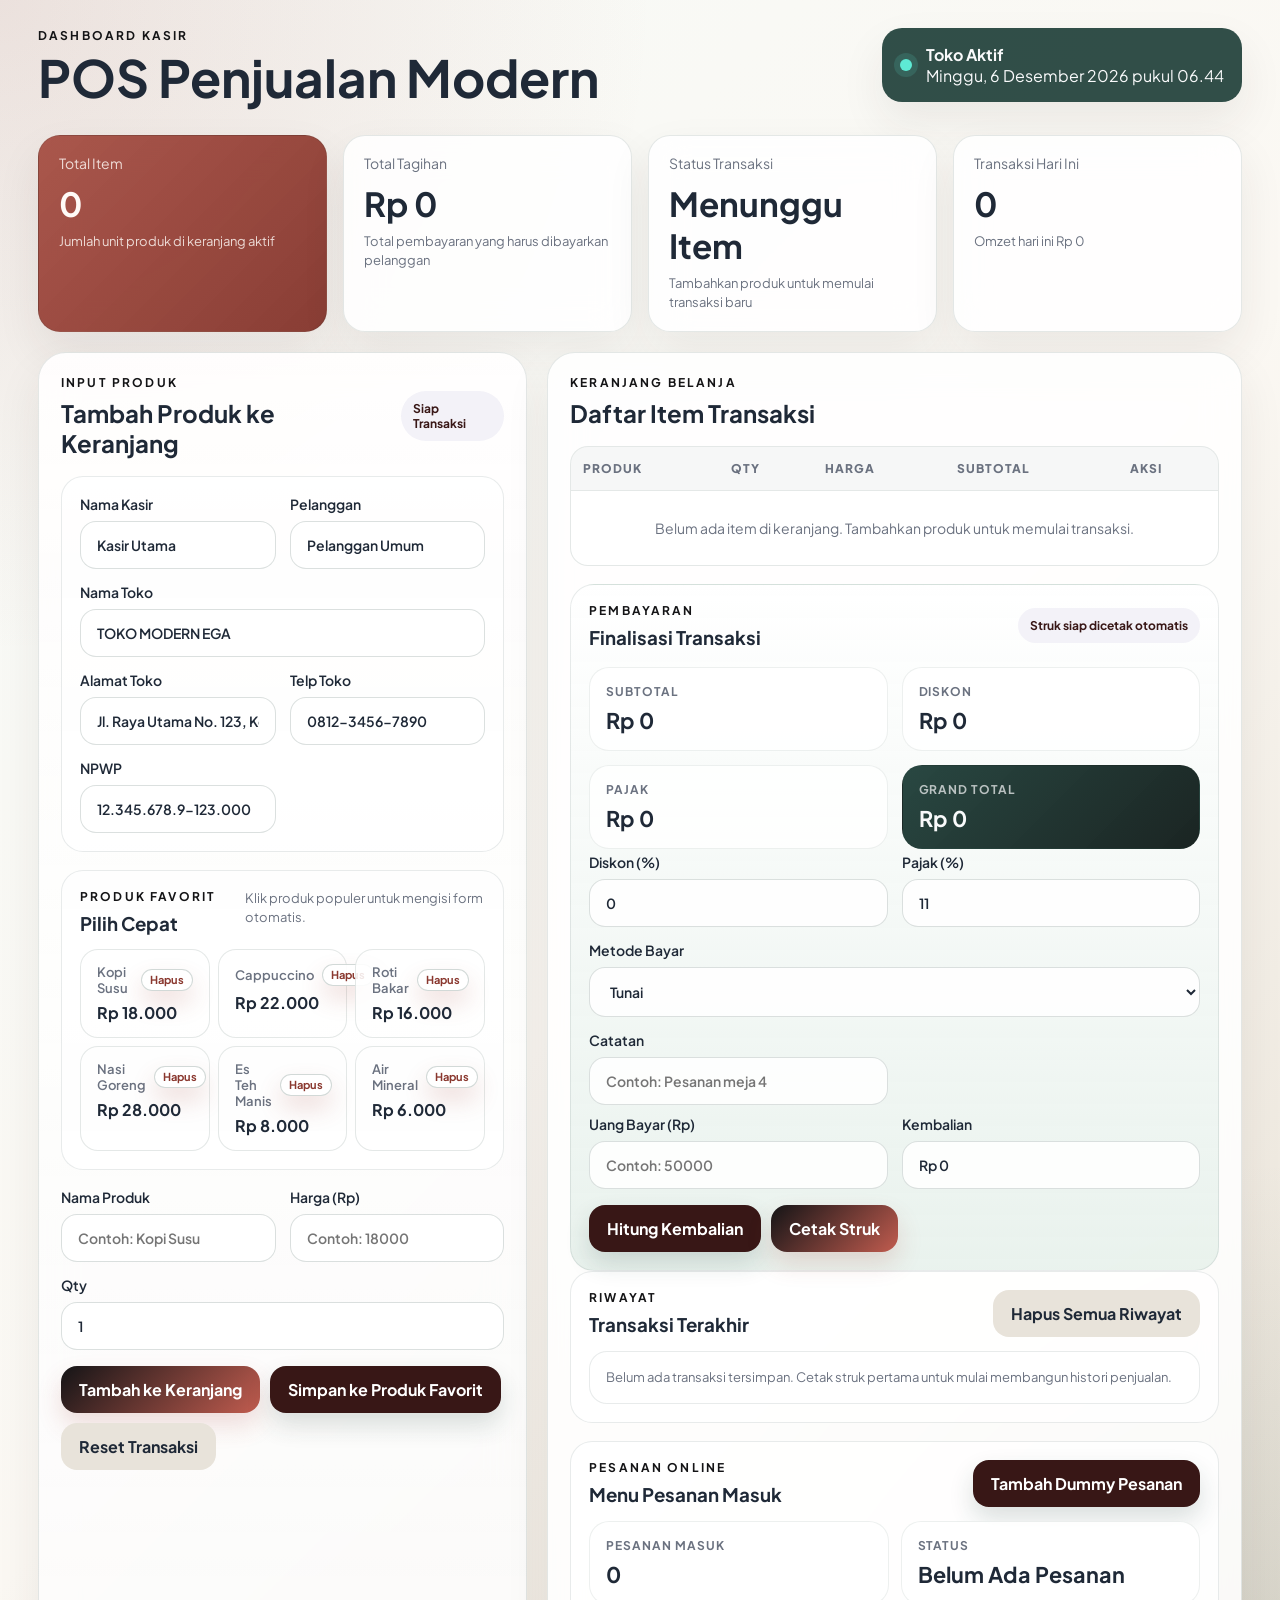
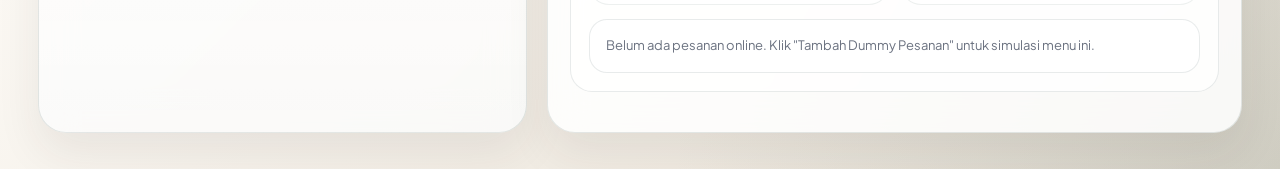
==== index.html @ 070ead8c "Add files via upload" ====
<!doctype html>
<html lang="id">
<head>
  <meta charset="UTF-8">
  <meta name="viewport" content="width=device-width, initial-scale=1.0">
  <title>POS Kasir</title>
  <link rel="preconnect" href="https://fonts.googleapis.com">
  <link rel="preconnect" href="https://fonts.gstatic.com" crossorigin>
  <link href="https://fonts.googleapis.com/css2?family=Plus+Jakarta+Sans:wght@400;500;600;700;800&display=swap" rel="stylesheet">
  <link rel="stylesheet" href="style.css">
</head>
<body>
  <div class="page-shell">
    <header class="topbar">
      <div>
        <p class="eyebrow">Dashboard Kasir</p>
        <h1>POS Penjualan Modern</h1>
      </div>
      <div class="topbar-card">
        <span class="status-dot"></span>
        <div>
          <strong>Toko Aktif</strong>
          <p id="tanggalHari">Memuat tanggal transaksi...</p>
        </div>
      </div>
    </header>

    <section class="metrics">
      <article class="metric-card accent">
        <span>Total Item</span>
        <strong id="totalItem">0</strong>
        <p>Jumlah unit produk di keranjang aktif</p>
      </article>
      <article class="metric-card">
        <span>Total Tagihan</span>
        <strong id="totalBayar">Rp 0</strong>
        <p>Total pembayaran yang harus dibayarkan pelanggan</p>
      </article>
      <article class="metric-card">
        <span>Status Transaksi</span>
        <strong id="statusTransaksi">Menunggu Item</strong>
        <p id="infoTransaksi">Tambahkan produk untuk memulai transaksi baru</p>
      </article>
      <article class="metric-card">
        <span>Transaksi Hari Ini</span>
        <strong id="totalTransaksiHariIni">0</strong>
        <p id="omzetHariIni">Omzet hari ini Rp 0</p>
      </article>
    </section>

    <main class="app">
      <section class="panel hero-panel">
        <div class="panel-heading">
          <div>
            <p class="eyebrow">Input Produk</p>
            <h2>Tambah Produk ke Keranjang</h2>
          </div>
          <span class="panel-badge">Siap Transaksi</span>
        </div>

        <section class="inline-panel">
          <div class="mini-grid">
            <label>
              Nama Kasir
              <input id="namaKasir" type="text" placeholder="Contoh: Ega">
            </label>
            <label>
              Pelanggan
              <input id="namaPelanggan" type="text" placeholder="Contoh: Pelanggan Umum">
            </label>
            <label>
              Nama Toko
              <input id="namaToko" type="text" placeholder="Contoh: Toko Modern Ega">
            </label>
            <label>
              Alamat Toko
              <input id="alamatToko" type="text" placeholder="Jl. Raya No.123">
            </label>
            <label>
              Telp Toko
              <input id="telpToko" type="text" placeholder="0812-3456-7890">
            </label>
            <label>
              NPWP
              <input id="npwpToko" type="text" placeholder="12.345.678.9-123.000">
            </label>
          </div>
        </section>

        <section class="quick-products">
          <div class="section-title">
            <div>
              <p class="eyebrow">Produk Favorit</p>
              <h3>Pilih Cepat</h3>
            </div>
            <p class="section-copy">Klik produk populer untuk mengisi form otomatis.</p>
          </div>
          <div class="quick-list" id="quickProducts"></div>
        </section>

        <div class="grid">
          <label>
            Nama Produk
            <input id="namaProduk" type="text" placeholder="Contoh: Kopi Susu">
          </label>
          <label>
            Harga (Rp)
            <input id="hargaProduk" type="number" min="0" placeholder="Contoh: 18000">
          </label>
          <label>
            Qty
            <input id="qtyProduk" type="number" min="1" value="1">
          </label>
        </div>

        <div class="actions">
          <button id="btnTambah" type="button">Tambah ke Keranjang</button>
          <button id="btnSimpanProduk" type="button" class="ghost">Simpan ke Produk Favorit</button>
          <button id="btnReset" type="button" class="secondary">Reset Transaksi</button>
        </div>
      </section>

      <section class="panel">
        <div class="panel-heading">
          <div>
            <p class="eyebrow">Keranjang Belanja</p>
            <h2>Daftar Item Transaksi</h2>
          </div>
        </div>

        <div class="table-wrap">
          <table>
            <thead>
              <tr>
                <th>Produk</th>
                <th>Qty</th>
                <th>Harga</th>
                <th>Subtotal</th>
                <th>Aksi</th>
              </tr>
            </thead>
            <tbody id="tbodyKeranjang"></tbody>
          </table>
        </div>

        <section class="checkout-card">
          <div class="checkout-header">
            <div>
              <p class="eyebrow">Pembayaran</p>
              <h3>Finalisasi Transaksi</h3>
            </div>
            <div class="receipt-note">Struk siap dicetak otomatis</div>
          </div>

          <div class="summary-grid">
            <article class="summary-card">
              <span>Subtotal</span>
              <strong id="subtotalView">Rp 0</strong>
            </article>
            <article class="summary-card">
              <span>Diskon</span>
              <strong id="diskonView">Rp 0</strong>
            </article>
            <article class="summary-card">
              <span>Pajak</span>
              <strong id="pajakView">Rp 0</strong>
            </article>
            <article class="summary-card total">
              <span>Grand Total</span>
              <strong id="grandTotalView">Rp 0</strong>
            </article>
          </div>

          <div class="grid pay options-grid">
            <label>
              Diskon (%)
              <input id="diskonPersen" type="number" min="0" max="100" value="0">
            </label>
            <label>
              Pajak (%)
              <input id="pajakPersen" type="number" min="0" max="100" value="11">
            </label>
            <label>
              Metode Bayar
              <select id="metodeBayar">
                <option value="Tunai">Tunai</option>
                <option value="QRIS">QRIS</option>
                <option value="Debit">Debit</option>
                <option value="Transfer">Transfer</option>
              </select>
            </label>
            <label>
              Catatan
              <input id="catatanTransaksi" type="text" placeholder="Contoh: Pesanan meja 4">
            </label>
          </div>

          <div id="cashPaymentFields" class="grid pay">
            <label id="uangBayarField">
              Uang Bayar (Rp)
              <input id="uangBayar" type="number" min="0" placeholder="Contoh: 50000">
            </label>
            <label id="kembalianField">
              Kembalian
              <input id="kembalian" type="text" readonly value="Rp 0">
            </label>
          </div>

          <div class="actions">
            <button id="btnHitung" type="button" class="ghost">Hitung Kembalian</button>
            <button id="btnCetak" type="button">Cetak Struk</button>
          </div>
        </section>

        <section class="history-card">
          <div class="section-title">
            <div>
              <p class="eyebrow">Riwayat</p>
              <h3>Transaksi Terakhir</h3>
            </div>
            <div class="history-tools">
              <button id="btnHapusSemuaRiwayat" type="button" class="secondary">Hapus Semua Riwayat</button>
            </div>
          </div>
          <div id="riwayatTransaksi" class="history-list"></div>
        </section>

        <section class="history-card online-orders-card">
          <div class="section-title">
            <div>
              <p class="eyebrow">Pesanan Online</p>
              <h3>Menu Pesanan Masuk</h3>
            </div>
            <div class="history-tools">
              <button id="btnDummyOnlineOrder" type="button" class="ghost">Tambah Dummy Pesanan</button>
            </div>
          </div>
          <div class="online-summary">
            <article class="summary-card">
              <span>Pesanan Masuk</span>
              <strong id="onlineOrderCount">0</strong>
            </article>
            <article class="summary-card">
              <span>Status</span>
              <strong id="onlineOrderStatus">Belum Ada Pesanan</strong>
            </article>
          </div>
          <div id="onlineOrdersList" class="history-list"></div>
        </section>
      </section>
    </main>
  </div>

  <div id="toast" class="toast" aria-live="polite"></div>

  <section id="struk" class="struk">
    <div class="struk-header">
      <img src="gambar/OIP.jpg" alt="Logo Toko" class="struk-logo-img">
      <p id="strukStoreNama" class="struk-title"></p>
      <p id="strukStoreAlamat"></p>
      <p id="strukStoreTelp"></p>
      <p id="strukStoreNpwp"></p>
    </div>
    <hr>
    <p id="nomorTransaksi" class="struk-label"></p>
    <p id="tanggalTransaksi" class="struk-label"></p>
    <p id="strukKasir" class="struk-label"></p>
    <p id="strukPelanggan" class="struk-label"></p>
    <p id="strukMetodeBayar" class="struk-label"></p>
    <p id="strukCatatan" class="struk-label"></p>
    <hr>

    <div class="items-section" id="detailStrukRows"></div>

    <hr>
    <div class="struk-summary">
      <p><strong>Total Item:</strong> <span id="strukTotalItem" class="num">0</span></p>
      <p><strong>Subtotal:</strong> <span id="strukSubtotal" class="num">Rp 0</span></p>
      <p><strong>Diskon (</strong><span id="diskonPersenStruk"></span><strong>):</strong> <span id="strukDiskon" class="num">Rp 0</span></p>
      <p><strong id="strukPajakLabel">Pajak/PPN (11%)</strong>: <span id="strukPajak" class="num">Rp 0</span></p>
      <hr class="thick">
      <p class="grand"><strong>GRAND TOTAL:</strong> <span id="strukTotal" class="num">Rp 0</span></p>
      <p id="strukBayarRow"><strong>Bayar:</strong> <span id="strukBayar" class="num">Rp 0</span></p>
      <p id="strukKembaliRow" class="change"><strong>Uang Kembali:</strong> <span id="strukKembali" class="num">Rp 0</span></p>
      <p>_______________________</p>
    </div>
    <hr>

    <div class="struk-footer">
      <hr>
      <p>Barang yang sudah dibeli tidak dapat ditukar atau dikembalikan</p>
      <p>Terima kasih telah berbelanja di <strong id="strukStoreNamaFooter"></strong></p>
      <p>Telp: <span id="strukStoreTelpFooter"></span> | Follow IG @tokomodernega</p>
      <p>_______________________</p>
    </div>
    <div class="spacer-panjang"></div>
  </section>

  <script defer src="script.js"></script>
</body>
</html>
---- style.css ----
:root {
  --bg: #f7faf7;
  --bg-strong: #e7e0d4;
  --card: rgba(255, 255, 255, 0.86);
  --card-solid: #ffffff;
  --text: #1f2937;
  --muted: #6b7280;
  --primary: rgb(20, 20, 22);
  --primary-strong: #fc0808;
  --secondary: #381716;
  --secondary-soft: #f3f2f8;
  --border: rgba(32, 64, 58, 0.12);
  --shadow: 0 20px 45px rgba(47, 41, 34, 0.08);
}

* {
  box-sizing: border-box;
}

body {
  margin: 0;
  min-height: 100vh;
  font-family: "Plus Jakarta Sans", "Segoe UI", sans-serif;
  background:
    radial-gradient(circle at top left, rgba(164, 74, 63, 0.14), transparent 30%),
    radial-gradient(circle at bottom right, rgba(32, 64, 58, 0.12), transparent 28%),
    linear-gradient(135deg, var(--bg), #fbf8f3 52%, var(--bg-strong));
  color: var(--text);
}

h1,
h2,
h3,
p {
  margin: 0;
}

.page-shell {
  max-width: 1240px;
  margin: 0 auto;
  padding: 28px 18px 36px;
}

.topbar {
  display: flex;
  align-items: flex-start;
  justify-content: space-between;
  gap: 16px;
  margin-bottom: 20px;
}

.topbar h1 {
  margin-bottom: 10px;
  font-size: clamp(2rem, 4vw, 3.2rem);
  line-height: 1.05;
  max-width: 620px;
}

.topbar-card {
  display: flex;
  align-items: center;
  gap: 14px;
  min-width: 240px;
  padding: 16px 18px;
  border-radius: 20px;
  background: rgba(32, 64, 58, 0.92);
  color: #f9fafb;
  box-shadow: var(--shadow);
}

.status-dot {
  width: 12px;
  height: 12px;
  border-radius: 50%;
  background: #5eead4;
  box-shadow: 0 0 0 6px rgba(94, 234, 212, 0.14);
}

.eyebrow {
  margin-bottom: 8px;
  color: var(--primary);
  font-size: 12px;
  font-weight: 700;
  letter-spacing: 0.18em;
  text-transform: uppercase;
}

.muted {
  max-width: 640px;
  color: var(--muted);
  line-height: 1.6;
}

.metrics {
  display: grid;
  grid-template-columns: repeat(4, minmax(0, 1fr));
  gap: 16px;
  margin-bottom: 20px;
}

.metric-card {
  padding: 18px 20px;
  border: 1px solid var(--border);
  border-radius: 22px;
  background: var(--card);
  backdrop-filter: blur(18px);
  box-shadow: var(--shadow);
}

.metric-card.accent {
  background: linear-gradient(135deg, rgba(164, 74, 63, 0.92), rgba(134, 57, 48, 0.98));
  color: #fffaf7;
}

.metric-card.accent span,
.metric-card.accent p {
  color: rgba(255, 250, 247, 0.82);
}

.metric-card span {
  display: block;
  margin-bottom: 10px;
  color: var(--muted);
  font-size: 14px;
}

.metric-card strong {
  display: block;
  margin-bottom: 8px;
  font-size: clamp(1.5rem, 2.6vw, 2.2rem);
}

.metric-card p {
  color: var(--muted);
  font-size: 13px;
  line-height: 1.5;
}

.app {
  display: grid;
  grid-template-columns: 0.95fr 1.35fr;
  gap: 20px;
}

.panel {
  padding: 22px;
  border: 1px solid var(--border);
  border-radius: 28px;
  background: var(--card);
  backdrop-filter: blur(18px);
  box-shadow: var(--shadow);
}

.hero-panel {
  background:
    linear-gradient(180deg, rgba(255, 255, 255, 0.94), rgba(255, 255, 255, 0.82)),
    linear-gradient(135deg, rgba(164, 74, 63, 0.08), rgba(32, 64, 58, 0.08));
}

.panel-heading,
.checkout-header {
  display: flex;
  align-items: flex-start;
  justify-content: space-between;
  gap: 12px;
  margin-bottom: 18px;
}

.panel-badge,
.receipt-note {
  align-self: center;
  padding: 10px 12px;
  border-radius: 999px;
  background: var(--secondary-soft);
  color: var(--secondary);
  font-size: 12px;
  font-weight: 700;
}

.grid {
  display: grid;
  grid-template-columns: 1fr 1fr;
  gap: 14px;
}

.mini-grid,
.options-grid,
.summary-grid {
  display: grid;
  gap: 14px;
}

.mini-grid,
.summary-grid {
  grid-template-columns: repeat(2, minmax(0, 1fr));
}

.options-grid {
  grid-template-columns: repeat(2, minmax(0, 1fr));
  margin-bottom: 10px;
}

label {
  display: flex;
  flex-direction: column;
  gap: 8px;
  font-size: 14px;
  font-weight: 600;
}

label:nth-child(3) {
  grid-column: span 2;
}

input {
  padding: 14px 16px;
  border: 1px solid rgba(32, 64, 58, 0.16);
  border-radius: 16px;
  background: rgba(255, 255, 255, 0.9);
  color: var(--text);
  font: inherit;
  transition: border-color 0.2s ease, box-shadow 0.2s ease, transform 0.2s ease;
}

select {
  padding: 14px 16px;
  border: 1px solid rgba(32, 64, 58, 0.16);
  border-radius: 16px;
  background: rgba(255, 255, 255, 0.9);
  color: var(--text);
  font: inherit;
}

input:focus {
  outline: none;
  border-color: rgba(164, 74, 63, 0.52);
  box-shadow: 0 0 0 4px rgba(164, 74, 63, 0.12);
  transform: translateY(-1px);
}

select:focus {
  outline: none;
  border-color: rgba(164, 74, 63, 0.52);
  box-shadow: 0 0 0 4px rgba(164, 74, 63, 0.12);
}

.actions {
  display: flex;
  flex-wrap: wrap;
  gap: 10px;
  margin-top: 16px;
}

button {
  padding: 13px 18px;
  border: none;
  border-radius: 16px;
  background: linear-gradient(135deg, var(--primary), #c15c4f);
  color: #fff;
  font: inherit;
  font-weight: 700;
  cursor: pointer;
  box-shadow: 0 12px 24px rgba(164, 74, 63, 0.18);
  transition: transform 0.2s ease, box-shadow 0.2s ease, background 0.2s ease;
}

button:hover {
  background: linear-gradient(135deg, var(--primary-strong), var(--primary));
  transform: translateY(-1px);
}

button.secondary {
  background: #e8e3da;
  color: var(--text);
  box-shadow: none;
}

button.secondary:hover {
  background: #ddd6cb;
}

button.ghost {
  background: var(--secondary);
  box-shadow: 0 12px 24px rgba(32, 64, 58, 0.16);
}

.inline-panel,
.quick-products,
.history-card {
  margin-bottom: 18px;
  padding: 18px;
  border: 1px solid rgba(32, 64, 58, 0.1);
  border-radius: 22px;
  background: rgba(255, 255, 255, 0.74);
}

.section-title {
  display: flex;
  align-items: flex-start;
  justify-content: space-between;
  gap: 12px;
  margin-bottom: 14px;
}

.section-copy {
  max-width: 240px;
  color: var(--muted);
  font-size: 13px;
  line-height: 1.5;
}

.quick-list {
  display: grid;
  grid-template-columns: repeat(2, minmax(0, 1fr));
  gap: 10px;
}

.quick-item {
  display: flex;
  flex-direction: column;
  align-items: flex-start;
  gap: 6px;
  padding: 14px 16px;
  border: 1px solid rgba(32, 64, 58, 0.12);
  border-radius: 18px;
  background: rgba(255, 255, 255, 0.88);
  color: var(--text);
  box-shadow: none;
  cursor: pointer;
  transition: background 0.2s ease, transform 0.2s ease, box-shadow 0.2s ease;
}

.quick-item:focus-visible {
  outline: none;
  box-shadow: 0 0 0 4px rgba(164, 74, 63, 0.12);
  transform: translateY(-1px);
}

.quick-meta {
  width: 100%;
  display: flex;
  align-items: center;
  justify-content: space-between;
  gap: 8px;
}

.quick-item span {
  color: var(--muted);
  font-size: 13px;
  font-weight: 600;
}

.quick-remove {
  min-width: auto;
  padding: 4px 8px;
  border-radius: 999px;
  border: 1px solid rgba(32, 64, 58, 0.2);
  background: rgba(255, 255, 255, 0.9);
  color: #8a382f;
  font-size: 11px;
  font-weight: 700;
  line-height: 1.1;
  cursor: pointer;
}

.quick-remove:hover {
  background: rgba(164, 74, 63, 0.12);
}

.quick-item strong {
  font-size: 1rem;
}

.quick-item:hover {
  background: linear-gradient(135deg, rgba(164, 74, 63, 0.08), rgba(32, 64, 58, 0.08));
}

.table-wrap {
  overflow-x: auto;
  border: 1px solid var(--border);
  border-radius: 18px;
  background: rgba(255, 255, 255, 0.82);
}

table {
  width: 100%;
  border-collapse: collapse;
}

th,
td {
  padding: 14px 12px;
  border-bottom: 1px solid var(--border);
  text-align: left;
  font-size: 14px;
}

thead th {
  background: rgba(32, 64, 58, 0.04);
  color: var(--muted);
  font-size: 12px;
  font-weight: 800;
  letter-spacing: 0.08em;
  text-transform: uppercase;
}

tbody tr:last-child td {
  border-bottom: none;
}

.empty-state td {
  padding: 28px 16px;
  color: var(--muted);
  text-align: center;
}

.table-subtitle {
  margin-top: 6px;
  color: var(--muted);
  font-size: 12px;
}

.btn-row {
  min-width: 82px;
  padding: 10px 14px;
}

.checkout-card {
  margin-top: 18px;
  padding: 18px;
  border: 1px solid rgba(32, 64, 58, 0.1);
  border-radius: 24px;
  background: linear-gradient(180deg, rgba(255, 255, 255, 0.92), rgba(228, 239, 233, 0.8));
}

.pay {
  margin-top: 4px;
}

.pay label:nth-child(1),
.pay label:nth-child(2) {
  grid-column: span 1;
}

.summary-card {
  padding: 16px;
  border-radius: 20px;
  background: rgba(255, 255, 255, 0.9);
  border: 1px solid rgba(32, 64, 58, 0.08);
}

.summary-card span {
  display: block;
  margin-bottom: 8px;
  color: var(--muted);
  font-size: 12px;
  font-weight: 700;
  text-transform: uppercase;
  letter-spacing: 0.08em;
}

.summary-card strong {
  font-size: 1.35rem;
}

.summary-card.total {
  background: linear-gradient(135deg, rgba(32, 64, 58, 0.96), rgba(22, 32, 30, 0.98));
  color: #f9fafb;
}

.summary-card.total span {
  color: rgba(249, 250, 251, 0.7);
}

.history-list {
  display: grid;
  gap: 12px;
}

.online-orders-card {
  margin-top: 18px;
}

.online-summary {
  display: grid;
  grid-template-columns: repeat(2, minmax(0, 1fr));
  gap: 12px;
  margin-bottom: 14px;
}

.history-tools {
  display: flex;
  flex-direction: column;
  align-items: flex-end;
  gap: 10px;
}

.history-tools .section-copy {
  max-width: 280px;
  text-align: right;
}

.history-item,
.history-empty {
  padding: 16px;
  border: 1px solid rgba(32, 64, 58, 0.1);
  border-radius: 18px;
  background: rgba(255, 255, 255, 0.86);
}

.online-item {
  display: grid;
  grid-template-columns: minmax(0, 1fr) auto;
  gap: 14px;
}

.online-item-header {
  display: flex;
  align-items: center;
  justify-content: space-between;
  gap: 10px;
  margin-bottom: 8px;
}

.online-item-meta,
.online-item-lines {
  color: var(--muted);
  font-size: 13px;
  line-height: 1.6;
}

.online-item-actions {
  display: flex;
  flex-direction: column;
  gap: 10px;
  min-width: 150px;
}

.order-chip {
  display: inline-flex;
  align-items: center;
  padding: 6px 10px;
  border-radius: 999px;
  background: rgba(32, 64, 58, 0.08);
  color: var(--secondary);
  font-size: 11px;
  font-weight: 800;
  letter-spacing: 0.04em;
  text-transform: uppercase;
}

.history-item {
  display: flex;
  align-items: flex-start;
  justify-content: space-between;
  gap: 12px;
}

.history-item p,
.history-empty,
.history-meta p {
  color: var(--muted);
  font-size: 13px;
  line-height: 1.5;
}

.history-meta {
  text-align: right;
}

.toast {
  position: fixed;
  right: 20px;
  bottom: 20px;
  z-index: 20;
  min-width: 240px;
  max-width: 320px;
  padding: 14px 16px;
  border-radius: 16px;
  background: rgba(32, 64, 58, 0.96);
  color: #f9fafb;
  box-shadow: 0 16px 30px rgba(32, 64, 58, 0.22);
  opacity: 0;
  transform: translateY(12px);
  pointer-events: none;
  transition: opacity 0.24s ease, transform 0.24s ease;
}

.toast.show {
  opacity: 1;
  transform: translateY(0);
}

.struk {
  display: none;
  font-family: "Courier New", monospace;
  line-height: 1.2;
}

.struk-header {
  text-align: center;
  margin-bottom: 4px;
}

.struk-logo-img {
  width: 50mm;
  height: auto;
  display: block;
  margin: 0 auto 2px;
}

.struk-title {
  font-size: 14px;
  font-weight: bold;
  text-transform: uppercase;
  margin-bottom: 1px;
}

.struk-label {
  font-size: 11px;
  margin-bottom: 1px;
}

.struk-table {
  width: 100%;
  border-collapse: collapse;
}

.items-section {
  margin: 4px 0;
}

.item-line {
  margin: 0 0 4px;
  font-size: 10px;
}

.item-line-row {
  display: grid;
  grid-template-columns: minmax(0, 1fr) max-content;
  column-gap: 8px;
  align-items: start;
}

.item-name {
  min-width: 0;
  overflow-wrap: anywhere;
  text-align: left;
}

.item-subtotal {
  text-align: right;
  white-space: nowrap;
  font-weight: bold;
}

.item-meta {
  display: block;
  font-size: 9px;
  color: #555;
  opacity: 0.9;
}

.struk-summary p {
  display: flex;
  align-items: baseline;
  gap: 2px;
  margin: 2px 0;
}

.struk-table th {
  text-align: left;
  width: 40%;
}

.struk-table td.num,
.num {
  text-align: right !important;
  min-width: 18%;
  font-family: monospace;
  font-weight: bold;
}

.struk-summary .num {
  margin-left: auto;
  white-space: nowrap;
}

  .struk-table td:nth-child(2),
  .struk-table td:nth-child(3),
  .struk-table td:nth-child(4),
  .struk-summary .num {
    text-align: right !important;
  }

.spacer-panjang {
  height: 80mm;
}

@media (max-width: 900px) {
  .topbar,
  .panel-heading,
  .checkout-header,
  .section-title,
  .history-item {
    flex-direction: column;
  }

  .online-summary,
  .online-item {
    grid-template-columns: 1fr;
  }

  .online-item-actions {
    min-width: 0;
  }

  .metrics,
  .app {
    grid-template-columns: 1fr;
  }

  .quick-list,
  .mini-grid,
  .summary-grid,
  .options-grid {
    grid-template-columns: 1fr;
  }

  label:nth-child(1),
  label:nth-child(2),
  label:nth-child(3) {
    grid-column: span 2;
  }
}

@media (max-width: 640px) {
  .page-shell {
    padding: 18px 14px 28px;
  }

  .panel {
    padding: 18px;
    border-radius: 22px;
  }

  .grid,
  .pay {
    grid-template-columns: 1fr;
  }

  .summary-card strong {
    font-size: 1.2rem;
  }

  .toast {
    right: 14px;
    left: 14px;
    bottom: 14px;
    min-width: auto;
    max-width: none;
  }

  .pay label:nth-child(1),
  .pay label:nth-child(2),
  label:nth-child(1),
  label:nth-child(2),
  label:nth-child(3) {
    grid-column: span 1;
  }
}

@media print {
  @page {
    size: 80mm auto;
    margin: 2mm;
  }

  body {
    margin: 0;
    padding: 0;
    background: #fff;
    font-family: "Courier New", monospace !important;
  }

  .page-shell {
    display: none;
  }

  .struk {
    display: block !important;
    width: 76mm !important;
    max-width: 76mm !important;
    margin: 0 auto !important;
    padding: 3mm 1.5mm !important;
    color: #000 !important;
    font-size: 11px !important;
    line-height: 1.1 !important;
  }

  .struk {
    width: 76mm;
    padding: 5mm 2mm;
    font-size: 11px;
    line-height: 1.1;
  }

  .struk-header {
    text-align: center;
  }

  .struk-logo-img {
    width: 45mm !important;
    height: auto !important;
    display: block !important;
    margin: 0 auto 1mm !important;
  }

  .struk-title {
    font-size: 13px;
    font-weight: bold;
    margin: 0 0 0.5mm 0;
  }

  .struk-label {
    font-size: 10px;
    margin: 0.2mm 0;
  }

  .struk hr {
    border: none;
    border-top: 1px dashed #000;
    margin: 2mm 0;
  }

  .struk-summary p {
    margin: 0.5mm 0;
    font-size: 10px;
  }

  .struk-summary .grand {
    font-size: 12px;
    margin-top: 1mm;
  }

  .struk-summary .change {
    font-size: 11px;
    color: green;
    font-weight: bold;
  }

  .thick {
    border-top: 2px solid #000;
    margin: 1mm 0;
  }

  .struk-table th,
  .struk-table td {
    padding: 1px 0;
    font-size: 10px;
  }

  .struk-footer {
    margin-top: 2mm;
  }

  .struk-footer p {
    font-size: 9px;
    margin: 0.3mm 0;
    text-align: center;
  }

  .struk-footer strong {
    font-weight: bold;
  }

  .spacer-panjang {
    height: 40mm;
  }
}
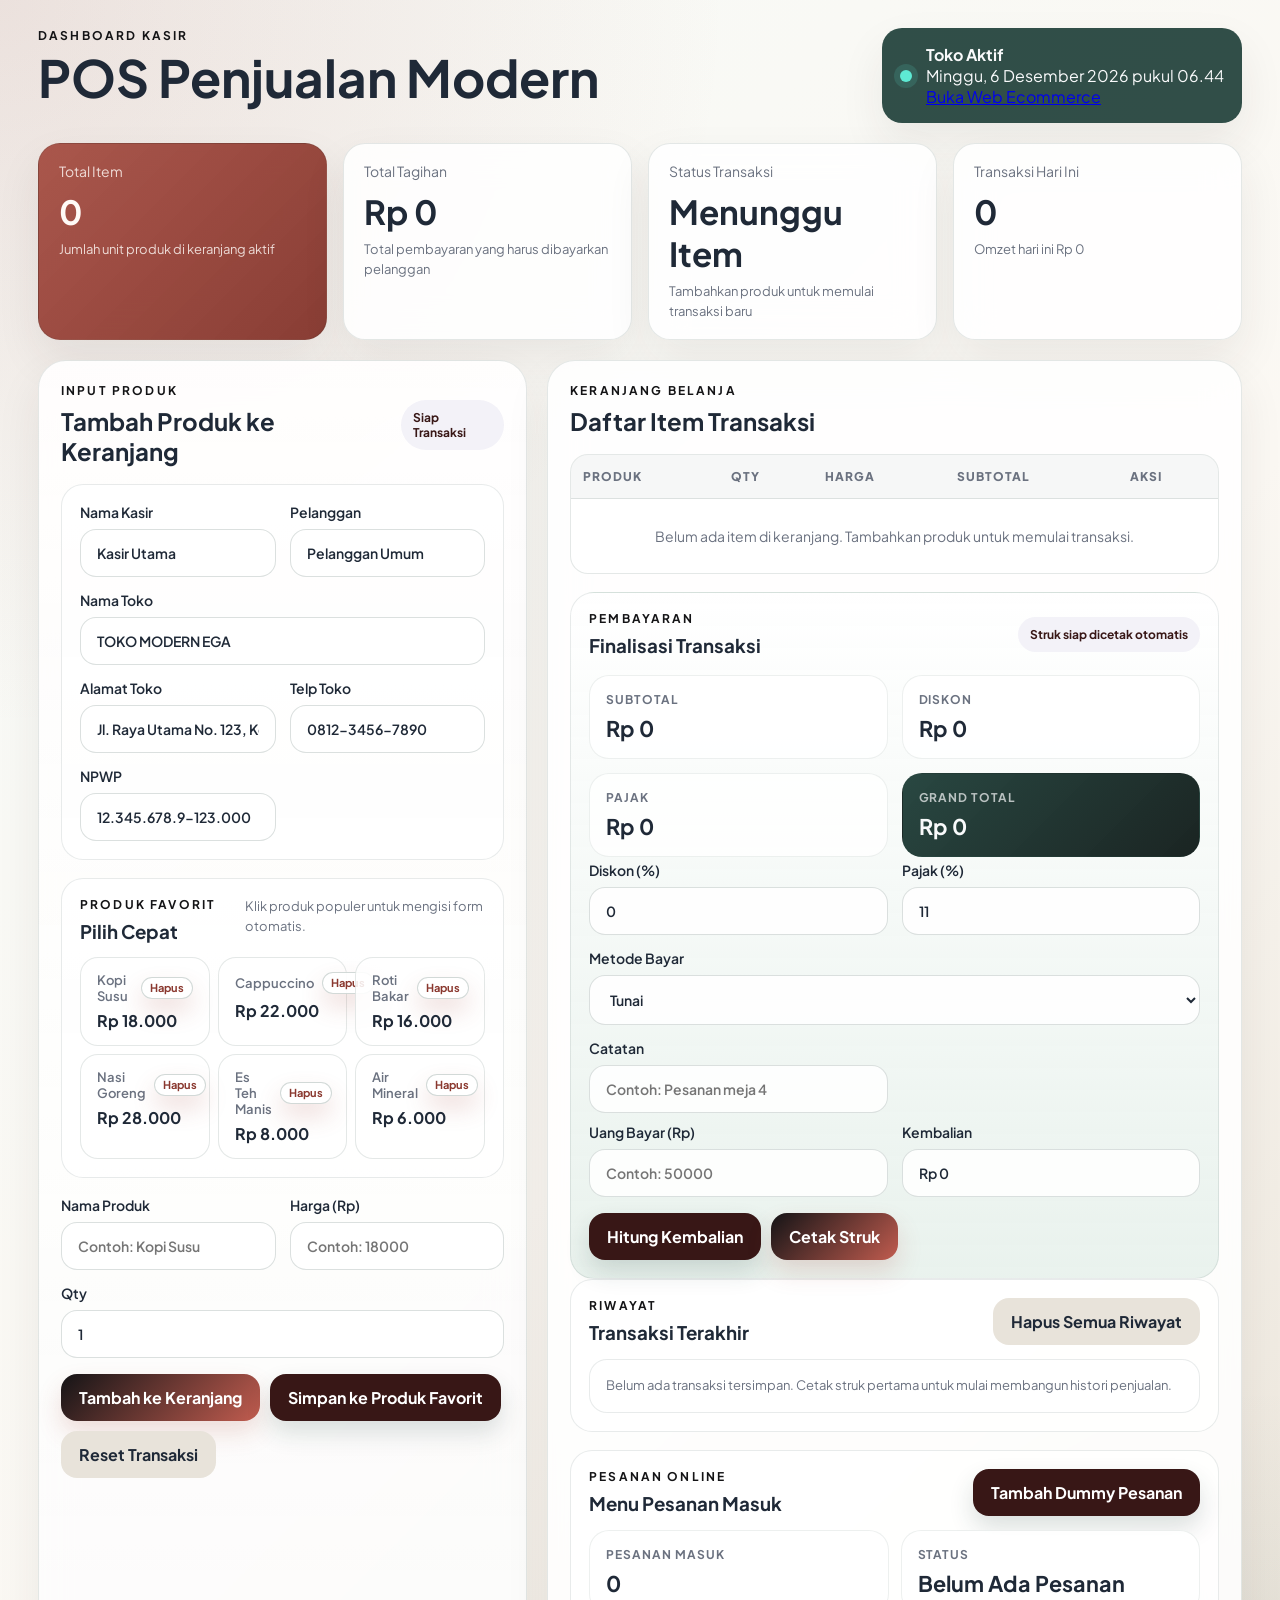
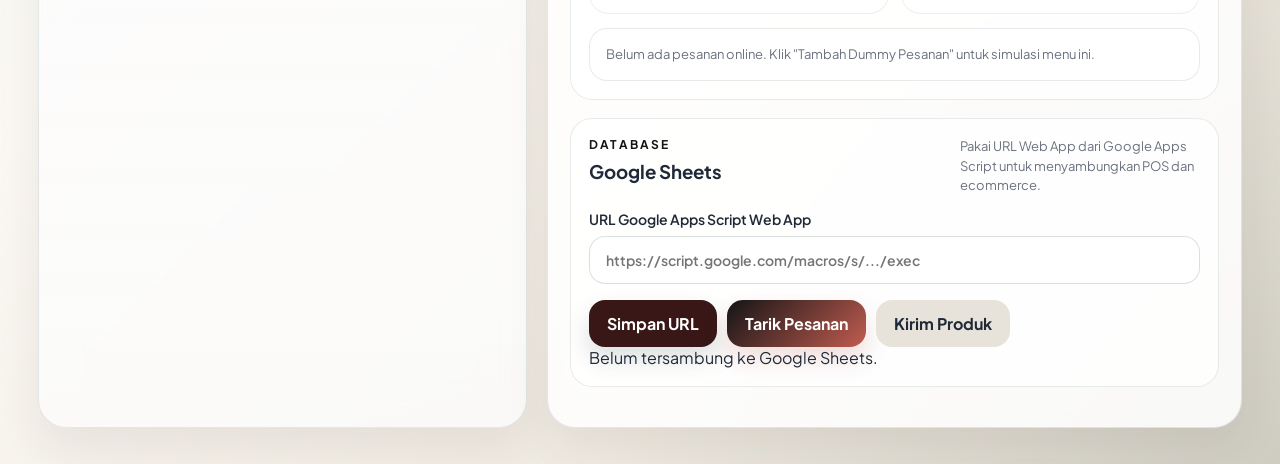
==== commit 28013085: "Update index.html" ====
--- a/index.html
+++ b/index.html
@@ -21,6 +21,7 @@
         <div>
           <strong>Toko Aktif</strong>
           <p id="tanggalHari">Memuat tanggal transaksi...</p>
+          <a class="topbar-link" href="ecommerce.html" target="_blank" rel="noopener">Buka Web Ecommerce</a>
         </div>
       </div>
     </header>
@@ -247,6 +248,29 @@
           </div>
           <div id="onlineOrdersList" class="history-list"></div>
         </section>
+
+        <section class="history-card sheets-card">
+          <div class="section-title">
+            <div>
+              <p class="eyebrow">Database</p>
+              <h3>Google Sheets</h3>
+            </div>
+            <p class="section-copy">Pakai URL Web App dari Google Apps Script untuk menyambungkan POS dan ecommerce.</p>
+          </div>
+
+          <div class="sheets-config">
+            <label>
+              URL Google Apps Script Web App
+              <input id="googleSheetEndpoint" type="url" placeholder="https://script.google.com/macros/s/.../exec">
+            </label>
+            <div class="actions sheets-actions">
+              <button id="btnSimpanEndpoint" type="button" class="ghost">Simpan URL</button>
+              <button id="btnTarikPesananSheets" type="button">Tarik Pesanan</button>
+              <button id="btnKirimProdukSheets" type="button" class="secondary">Kirim Produk</button>
+            </div>
+          </div>
+          <p id="sheetSyncStatus" class="sync-status">Belum tersambung ke Google Sheets.</p>
+        </section>
       </section>
     </main>
   </div>
